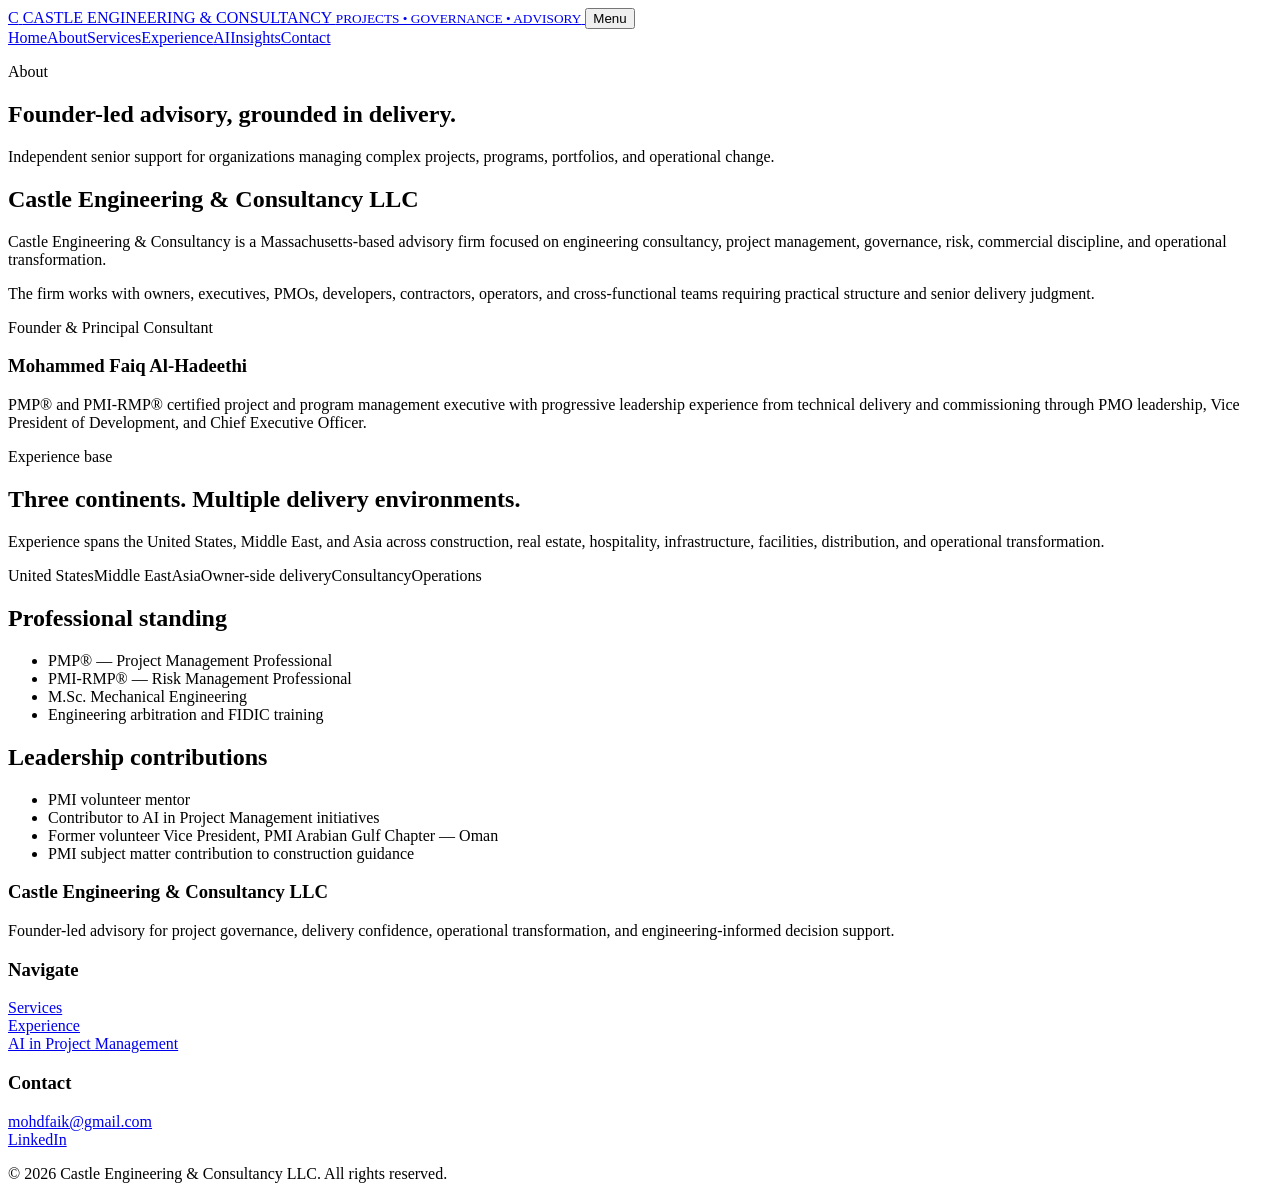
==== about.html @ a0f7283c "Add files via upload" ====
<!doctype html>
<html lang="en">
<head>
<meta charset="utf-8">
<meta name="viewport" content="width=device-width, initial-scale=1">
<title>About | Castle Engineering & Consultancy</title>
<meta name="description" content="About Castle Engineering & Consultancy LLC and founder Mohammed Faiq Al-Hadeethi.">
<link rel="stylesheet" href="assets/css/styles.css">
</head>
<body>

<header class="site-header">
  <div class="container nav">
    <a class="brand" href="index.html" aria-label="Castle Engineering & Consultancy home">
      <span class="brand-mark">C</span>
      <span class="brand-text">CASTLE ENGINEERING & CONSULTANCY
        <small>PROJECTS • GOVERNANCE • ADVISORY</small>
      </span>
    </a>
    <button class="menu-toggle" aria-expanded="false" aria-label="Toggle navigation">Menu</button>
    <nav class="menu"><a href="index.html">Home</a><a href="about.html" aria-current="page">About</a><a href="services.html">Services</a><a href="experience.html">Experience</a><a href="ai.html">AI</a><a href="insights.html">Insights</a><a href="contact.html">Contact</a></nav>
  </div>
</header>
<main>
<section class="page-hero"><div class="container"><p class="eyebrow">About</p><h1>Founder-led advisory, grounded in delivery.</h1><p>Independent senior support for organizations managing complex projects, programs, portfolios, and operational change.</p></div></section>
<section class="section"><div class="container grid-2">
<div><h2>Castle Engineering & Consultancy LLC</h2><p>Castle Engineering & Consultancy is a Massachusetts-based advisory firm focused on engineering consultancy, project management, governance, risk, commercial discipline, and operational transformation.</p><p>The firm works with owners, executives, PMOs, developers, contractors, operators, and cross-functional teams requiring practical structure and senior delivery judgment.</p></div>
<div class="card accent-red"><p class="kicker">Founder & Principal Consultant</p><h3>Mohammed Faiq Al-Hadeethi</h3><p>PMP® and PMI-RMP® certified project and program management executive with progressive leadership experience from technical delivery and commissioning through PMO leadership, Vice President of Development, and Chief Executive Officer.</p></div>
</div></section>
<section class="section section-soft"><div class="container">
<div class="section-head"><div><p class="eyebrow">Experience base</p><h2>Three continents. Multiple delivery environments.</h2></div><p>Experience spans the United States, Middle East, and Asia across construction, real estate, hospitality, infrastructure, facilities, distribution, and operational transformation.</p></div>
<div class="tag-row"><span class="tag">United States</span><span class="tag">Middle East</span><span class="tag">Asia</span><span class="tag">Owner-side delivery</span><span class="tag">Consultancy</span><span class="tag">Operations</span></div>
</div></section>
<section class="section"><div class="container grid-2">
<div><h2>Professional standing</h2><ul class="list-clean"><li>PMP® — Project Management Professional</li><li>PMI-RMP® — Risk Management Professional</li><li>M.Sc. Mechanical Engineering</li><li>Engineering arbitration and FIDIC training</li></ul></div>
<div><h2>Leadership contributions</h2><ul class="list-clean"><li>PMI volunteer mentor</li><li>Contributor to AI in Project Management initiatives</li><li>Former volunteer Vice President, PMI Arabian Gulf Chapter — Oman</li><li>PMI subject matter contribution to construction guidance</li></ul></div>
</div></section>
</main>

<footer class="footer">
  <div class="container">
    <div class="footer-grid">
      <div>
        <h3>Castle Engineering & Consultancy LLC</h3>
        <p>Founder-led advisory for project governance, delivery confidence, operational transformation, and engineering-informed decision support.</p>
      </div>
      <div>
        <h3>Navigate</h3>
        <p><a href="services.html">Services</a><br><a href="experience.html">Experience</a><br><a href="ai.html">AI in Project Management</a></p>
      </div>
      <div>
        <h3>Contact</h3>
        <p><a href="mailto:mohdfaik@gmail.com">mohdfaik@gmail.com</a><br>
        <a href="https://www.linkedin.com/in/mohammedalhadeethi" target="_blank" rel="noopener">LinkedIn</a></p>
      </div>
    </div>
    <div class="footer-bottom">© 2026 Castle Engineering & Consultancy LLC. All rights reserved.</div>
  </div>
</footer>
<script src="assets/js/site.js"></script>

</body>
</html>
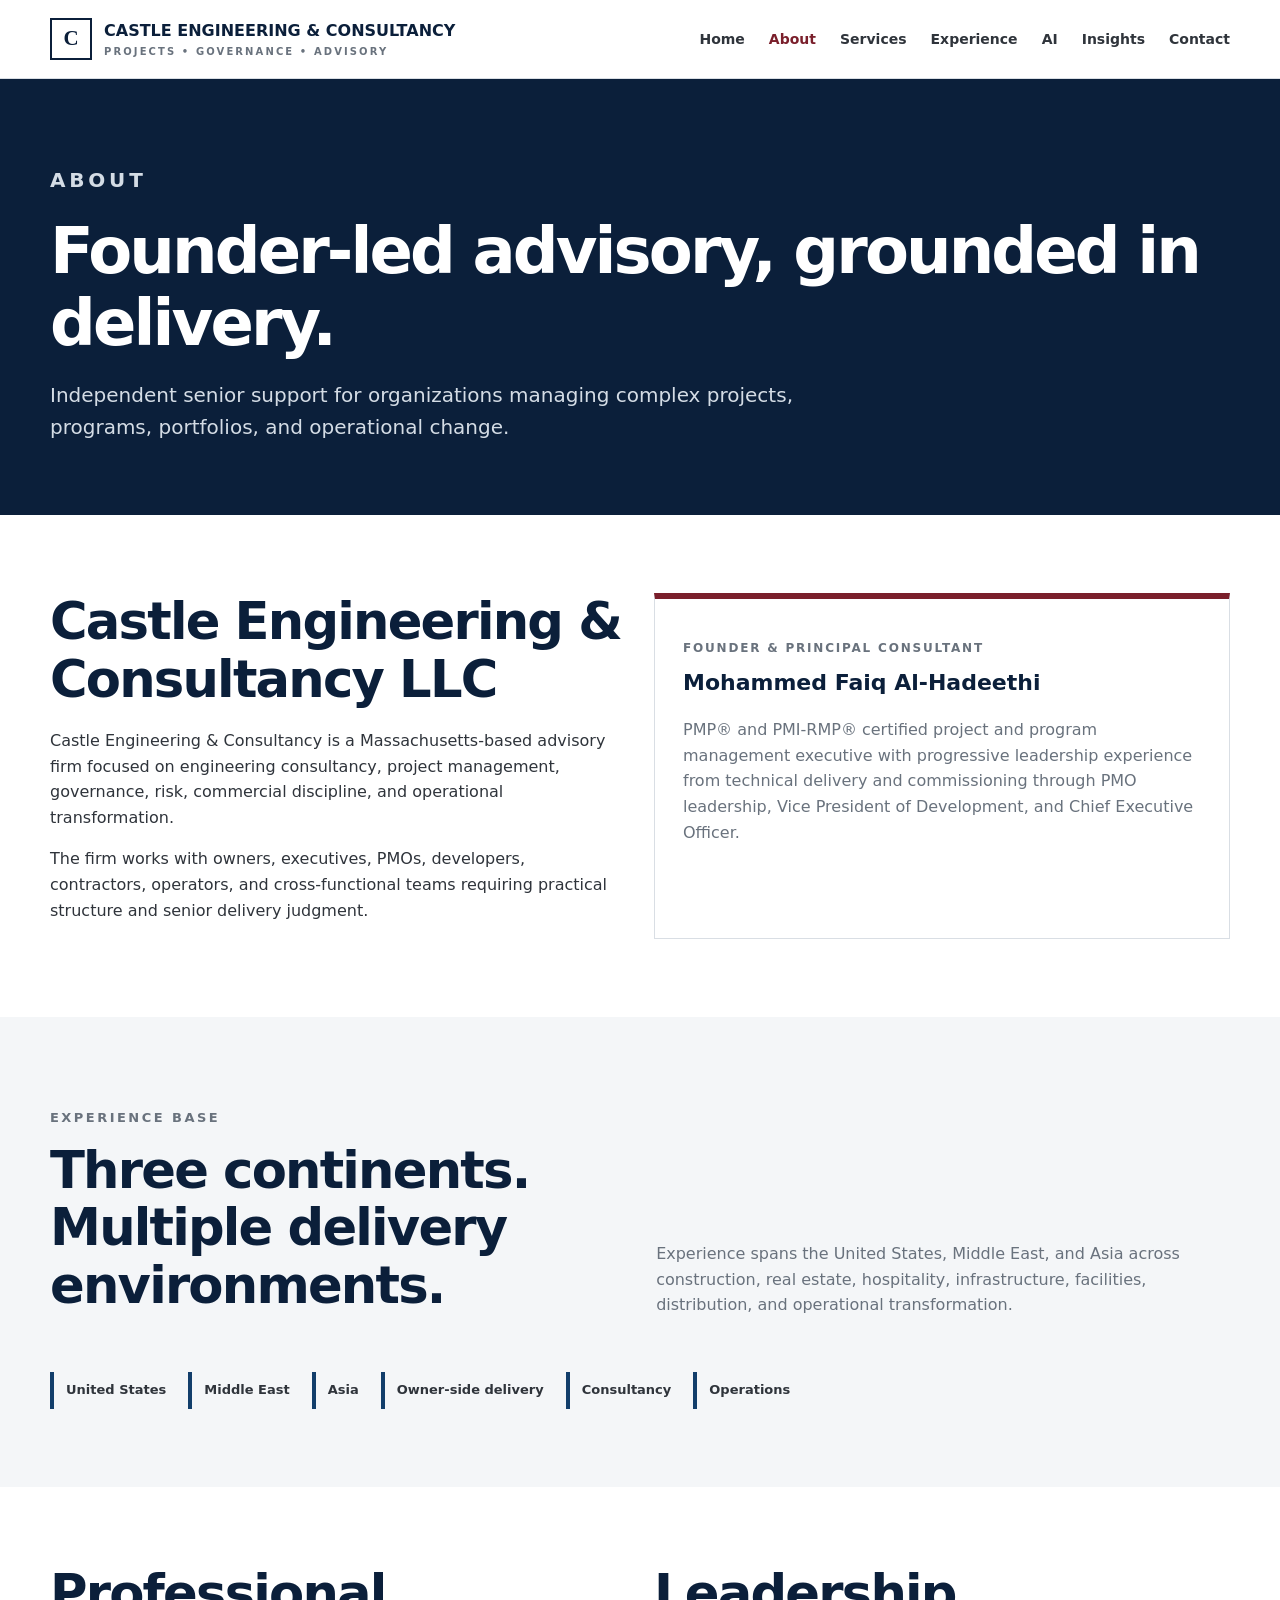
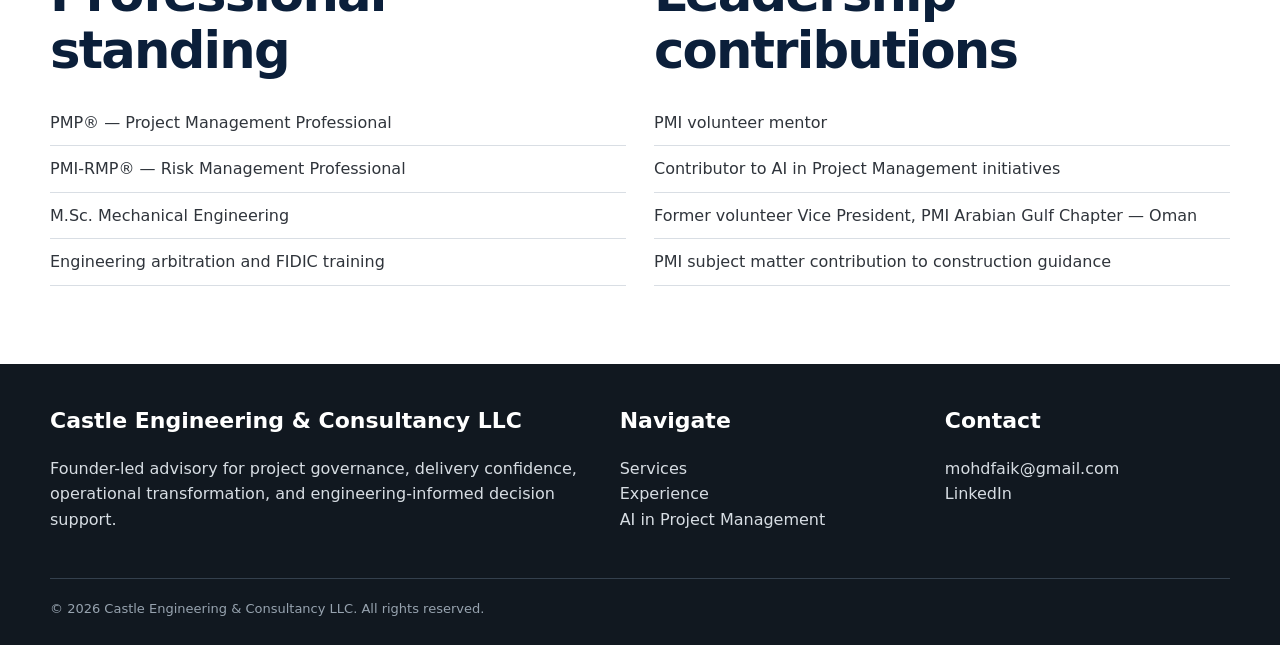
==== commit 8e5a65d4: "Add files via upload" ====
--- a/about.html
+++ b/about.html
@@ -5,7 +5,7 @@
 <meta name="viewport" content="width=device-width, initial-scale=1">
 <title>About | Castle Engineering & Consultancy</title>
 <meta name="description" content="About Castle Engineering & Consultancy LLC and founder Mohammed Faiq Al-Hadeethi.">
-<link rel="stylesheet" href="assets/css/styles.css">
+<link rel="stylesheet" href="styles.css">
 </head>
 <body>
 
@@ -57,7 +57,7 @@
     <div class="footer-bottom">© 2026 Castle Engineering & Consultancy LLC. All rights reserved.</div>
   </div>
 </footer>
-<script src="assets/js/site.js"></script>
+<script src="site.js"></script>
 
 </body>
 </html>
--- a/styles.css
+++ b/styles.css
@@ -0,0 +1,146 @@
+
+:root{
+  --navy:#0b1f3a;
+  --blue:#123e6b;
+  --burgundy:#7a1f2b;
+  --green:#0b5f46;
+  --charcoal:#2f343b;
+  --muted:#69727d;
+  --line:#d9dee4;
+  --soft:#f4f6f8;
+  --white:#ffffff;
+  --max:1180px;
+}
+*{box-sizing:border-box}
+html{scroll-behavior:smooth}
+body{
+  margin:0;
+  font-family:Inter, ui-sans-serif, system-ui, -apple-system, BlinkMacSystemFont, "Segoe UI", sans-serif;
+  color:var(--charcoal);
+  background:var(--white);
+  line-height:1.6;
+}
+a{color:inherit;text-decoration:none}
+img{max-width:100%;display:block}
+.container{width:min(calc(100% - 40px),var(--max));margin:auto}
+.site-header{
+  position:sticky;top:0;z-index:10;
+  background:rgba(255,255,255,.96);
+  border-bottom:1px solid var(--line);
+  backdrop-filter:blur(12px);
+}
+.nav{height:78px;display:flex;align-items:center;justify-content:space-between;gap:24px}
+.brand{display:flex;align-items:center;gap:12px;font-weight:800;color:var(--navy)}
+.brand-mark{
+  width:42px;height:42px;border:2px solid var(--navy);
+  display:grid;place-items:center;font-family:Georgia,serif;font-size:21px;
+}
+.brand-text small{display:block;font-size:10px;letter-spacing:.21em;color:var(--muted);font-weight:700}
+.menu{display:flex;gap:24px;align-items:center;font-size:14px;font-weight:700;color:var(--charcoal)}
+.menu a:hover,.menu a[aria-current="page"]{color:var(--burgundy)}
+.menu-toggle{display:none;border:1px solid var(--line);background:white;padding:10px 12px;font-weight:800}
+.btn{
+  display:inline-flex;align-items:center;justify-content:center;gap:8px;
+  padding:13px 20px;border:2px solid var(--navy);font-weight:800;
+  transition:.2s ease;cursor:pointer;
+}
+.btn-primary{background:var(--navy);color:white}
+.btn-primary:hover{background:var(--blue)}
+.btn-secondary{background:white;color:var(--navy)}
+.btn-secondary:hover{background:var(--soft)}
+.hero{
+  padding:88px 0 72px;
+  border-bottom:1px solid var(--line);
+  background:linear-gradient(135deg,#fff 0%,#f7f9fb 100%);
+}
+.hero-grid{display:grid;grid-template-columns:1.3fr .7fr;gap:64px;align-items:center}
+.eyebrow{font-size:13px;text-transform:uppercase;letter-spacing:.19em;color:var(--burgundy);font-weight:900}
+h1,h2,h3{line-height:1.12;color:var(--navy);margin-top:0}
+h1{font-size:clamp(46px,6vw,78px);letter-spacing:-.045em;margin-bottom:24px}
+h2{font-size:clamp(34px,4vw,52px);letter-spacing:-.035em;margin-bottom:20px}
+h3{font-size:22px}
+.lead{font-size:21px;color:#4b5560;max-width:770px}
+.hero-actions{display:flex;gap:14px;flex-wrap:wrap;margin-top:32px}
+.hero-card{
+  border-left:8px solid var(--burgundy);
+  background:var(--navy);color:white;padding:34px;
+  box-shadow:0 18px 45px rgba(11,31,58,.16);
+}
+.hero-card h3,.hero-card p{color:white}
+.stat-grid{display:grid;grid-template-columns:1fr 1fr;gap:18px;margin-top:26px}
+.stat{border-top:1px solid rgba(255,255,255,.25);padding-top:14px}
+.stat strong{display:block;font-size:28px}
+.section{padding:78px 0}
+.section-soft{background:var(--soft)}
+.section-dark{background:var(--navy);color:white}
+.section-dark h2,.section-dark h3{color:white}
+.section-head{display:flex;justify-content:space-between;gap:40px;align-items:end;margin-bottom:38px}
+.section-head p{max-width:650px;color:var(--muted)}
+.section-dark .section-head p{color:#c8d1da}
+.grid-3{display:grid;grid-template-columns:repeat(3,1fr);gap:22px}
+.grid-2{display:grid;grid-template-columns:repeat(2,1fr);gap:28px}
+.card{
+  border:1px solid var(--line);padding:28px;background:white;
+  min-height:210px;
+}
+.card.accent-blue{border-top:6px solid var(--blue)}
+.card.accent-red{border-top:6px solid var(--burgundy)}
+.card.accent-green{border-top:6px solid var(--green)}
+.card p{color:var(--muted)}
+.kicker{font-size:12px;letter-spacing:.15em;text-transform:uppercase;font-weight:900;color:var(--burgundy)}
+.metric-strip{
+  display:grid;grid-template-columns:repeat(4,1fr);
+  border-top:1px solid var(--line);border-bottom:1px solid var(--line);
+}
+.metric{padding:28px 24px;border-right:1px solid var(--line)}
+.metric:last-child{border-right:0}
+.metric strong{font-size:34px;color:var(--navy);display:block}
+.timeline{display:grid;gap:0;border-top:1px solid var(--line)}
+.timeline-item{
+  display:grid;grid-template-columns:220px 1fr;gap:35px;
+  padding:30px 0;border-bottom:1px solid var(--line);
+}
+.timeline-item .when{font-weight:800;color:var(--burgundy)}
+.list-clean{list-style:none;padding:0;margin:0}
+.list-clean li{padding:10px 0;border-bottom:1px solid var(--line)}
+.page-hero{padding:65px 0 52px;background:var(--navy);color:white}
+.page-hero h1{color:white;font-size:clamp(42px,5vw,66px);margin-bottom:14px}
+.page-hero p{font-size:20px;color:#d4dce5;max-width:780px}
+.callout{
+  border-left:8px solid var(--green);background:#edf7f3;padding:28px 30px;
+}
+.contact-grid{display:grid;grid-template-columns:.8fr 1.2fr;gap:50px}
+form{display:grid;gap:16px}
+label{font-weight:800;color:var(--navy)}
+input,textarea{
+  width:100%;border:1px solid var(--line);padding:14px;font:inherit;background:white
+}
+textarea{min-height:150px;resize:vertical}
+.footer{background:#111820;color:#d7dde3;padding:45px 0 25px}
+.footer-grid{display:grid;grid-template-columns:1.3fr .7fr .7fr;gap:40px}
+.footer h3{color:white}
+.footer a{color:#d7dde3}
+.footer-bottom{border-top:1px solid #34404d;margin-top:30px;padding-top:20px;font-size:13px;color:#97a3af}
+.tag-row{display:flex;gap:10px;flex-wrap:wrap}
+.tag{padding:8px 12px;background:var(--soft);border-left:4px solid var(--blue);font-weight:800;font-size:13px}
+.article-card{border-left:6px solid var(--green)}
+@media (max-width:900px){
+  .menu{display:none;position:absolute;top:78px;left:0;right:0;background:white;padding:20px;flex-direction:column;border-bottom:1px solid var(--line)}
+  .menu.open{display:flex}
+  .menu-toggle{display:block}
+  .hero-grid,.grid-3,.grid-2,.contact-grid,.footer-grid{grid-template-columns:1fr}
+  .metric-strip{grid-template-columns:1fr 1fr}
+  .metric:nth-child(2){border-right:0}
+  .timeline-item{grid-template-columns:1fr;gap:8px}
+}
+@media (max-width:600px){
+  .container{width:min(calc(100% - 26px),var(--max))}
+  .nav{height:70px}
+  .brand-text{font-size:14px}
+  .brand-text small{font-size:8px}
+  .hero{padding:58px 0}
+  .section{padding:56px 0}
+  .metric-strip{grid-template-columns:1fr}
+  .metric{border-right:0;border-bottom:1px solid var(--line)}
+  h1{font-size:44px}
+}
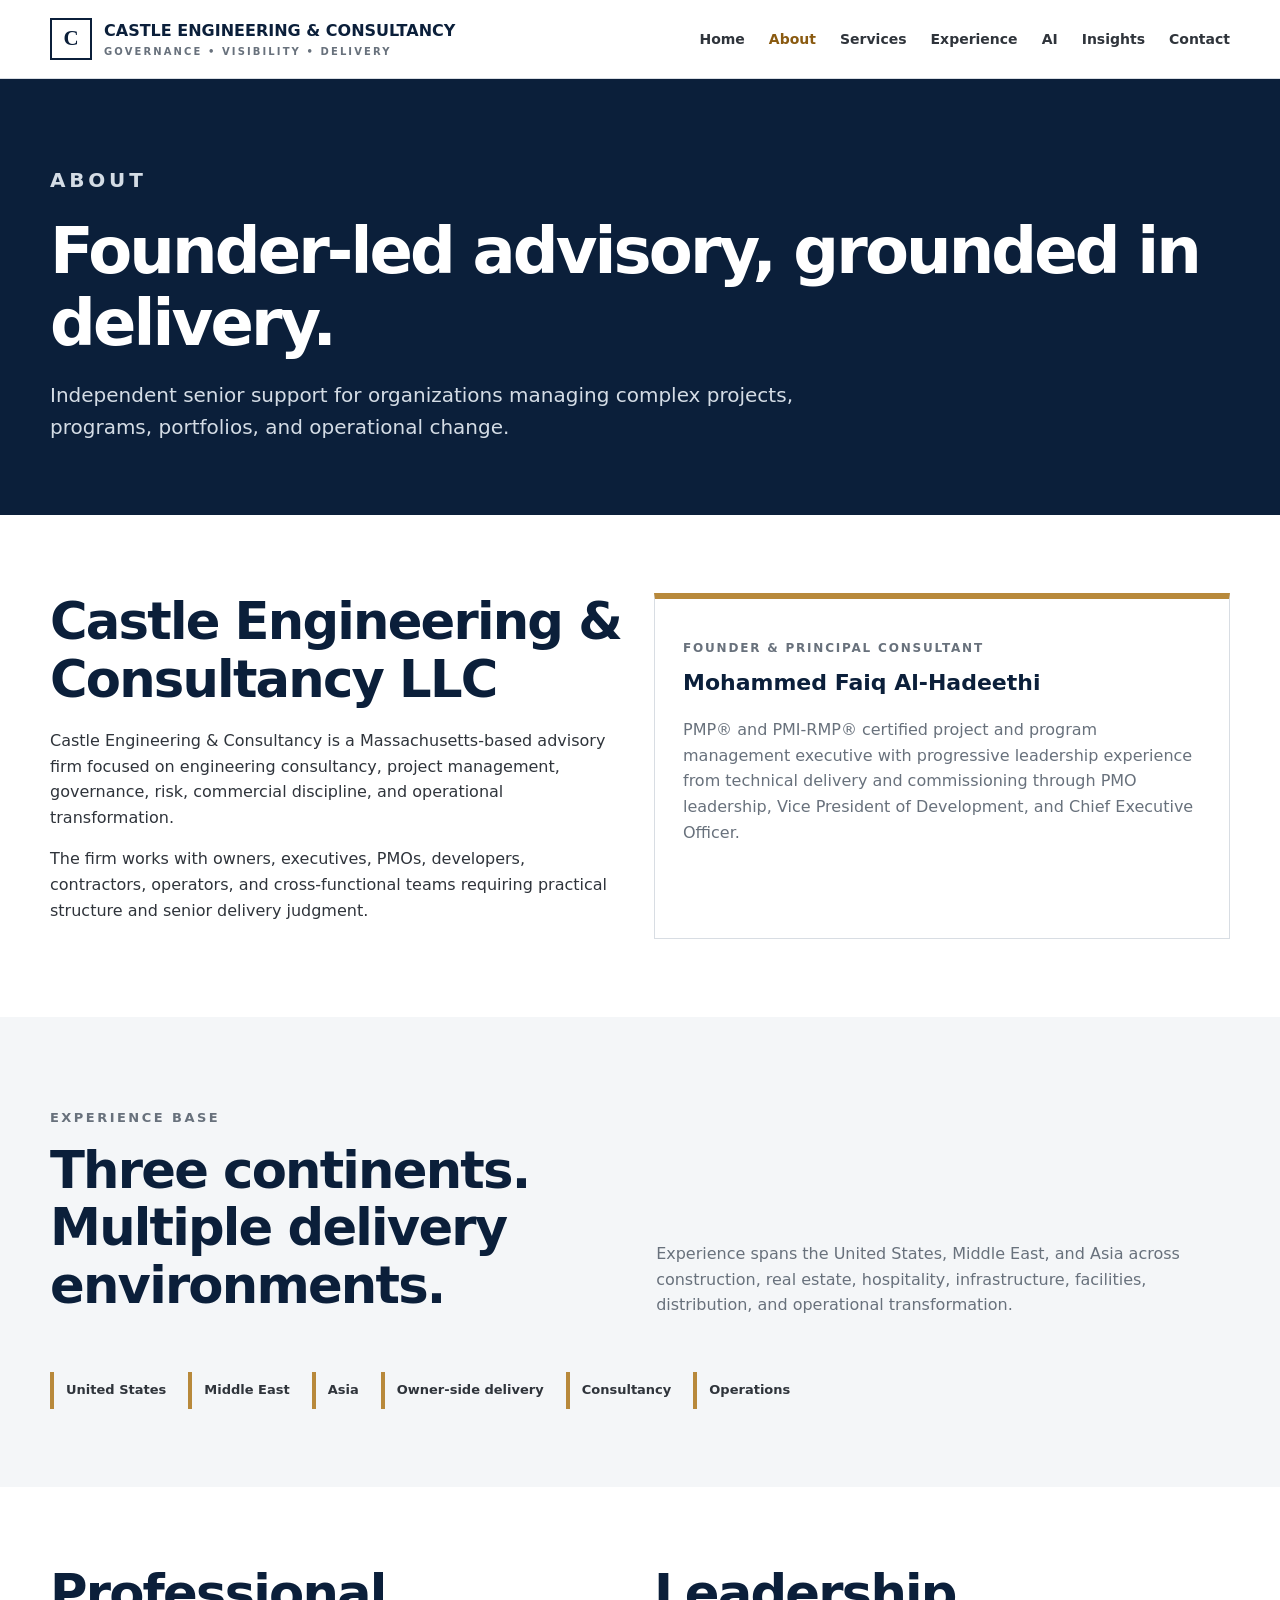
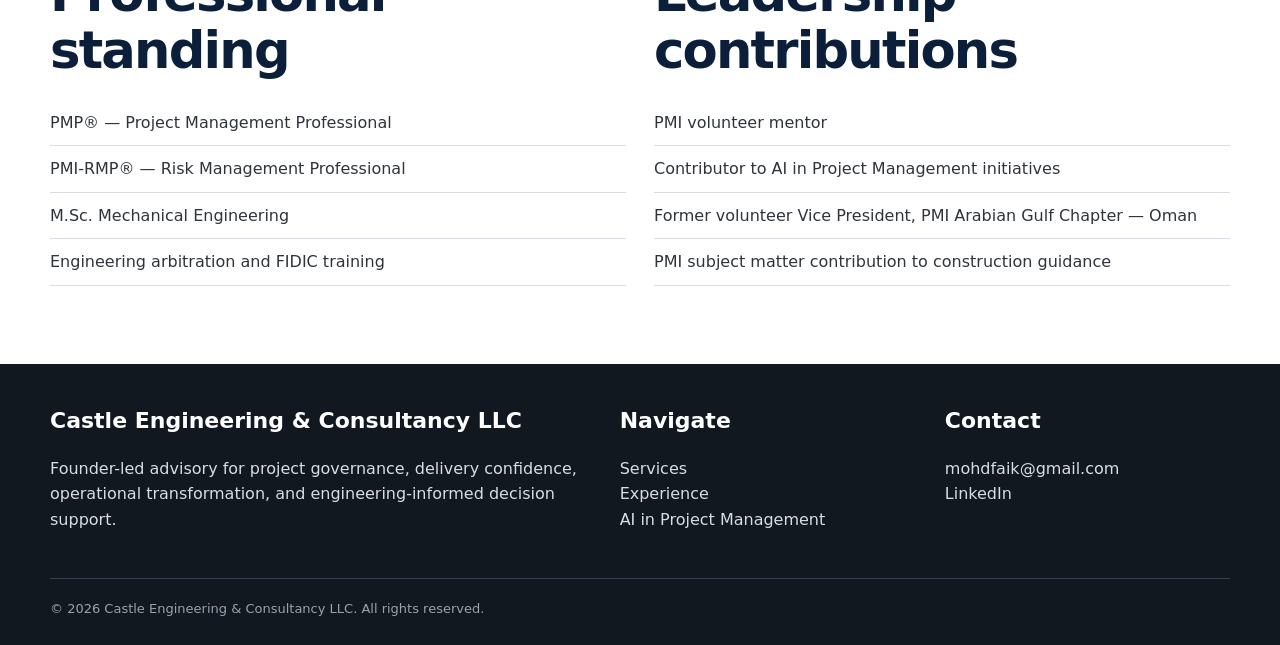
==== commit 461f418d: "Add files via upload Align website branding with LinkedIn profile" ====
--- a/about.html
+++ b/about.html
@@ -14,7 +14,7 @@
     <a class="brand" href="index.html" aria-label="Castle Engineering & Consultancy home">
       <span class="brand-mark">C</span>
       <span class="brand-text">CASTLE ENGINEERING & CONSULTANCY
-        <small>PROJECTS • GOVERNANCE • ADVISORY</small>
+        <small>GOVERNANCE • VISIBILITY • DELIVERY</small>
       </span>
     </a>
     <button class="menu-toggle" aria-expanded="false" aria-label="Toggle navigation">Menu</button>
--- a/styles.css
+++ b/styles.css
@@ -1,13 +1,13 @@
 
 :root{
-  --navy:#0b1f3a;
-  --blue:#123e6b;
-  --burgundy:#7a1f2b;
-  --green:#0b5f46;
-  --charcoal:#2f343b;
-  --muted:#69727d;
-  --line:#d9dee4;
-  --soft:#f4f6f8;
+  --navy:#0B1F3A;
+  --blue:#173B63;
+  --burgundy:#B8893B;
+  --green:#2F343B;
+  --charcoal:#2F343B;
+  --muted:#68717C;
+  --line:#D8DDE3;
+  --soft:#F4F6F8;
   --white:#ffffff;
   --max:1180px;
 }
@@ -144,3 +144,45 @@
   .metric{border-right:0;border-bottom:1px solid var(--line)}
   h1{font-size:44px}
 }
+
+
+/* Brand alignment v0.2 — Governance. Visibility. Delivery. */
+.eyebrow,
+.kicker,
+.timeline-item .when {
+  color: #8A5A10;
+}
+
+.hero-card {
+  border-left-color: #B8893B;
+}
+
+.card.accent-blue {
+  border-top-color: #173B63;
+}
+
+.card.accent-red {
+  border-top-color: #B8893B;
+}
+
+.card.accent-green {
+  border-top-color: #2F343B;
+}
+
+.callout {
+  border-left-color: #B8893B;
+  background: #F8F4EC;
+}
+
+.tag {
+  border-left-color: #B8893B;
+}
+
+.article-card {
+  border-left-color: #B8893B;
+}
+
+.menu a:hover,
+.menu a[aria-current="page"] {
+  color: #8A5A10;
+}
